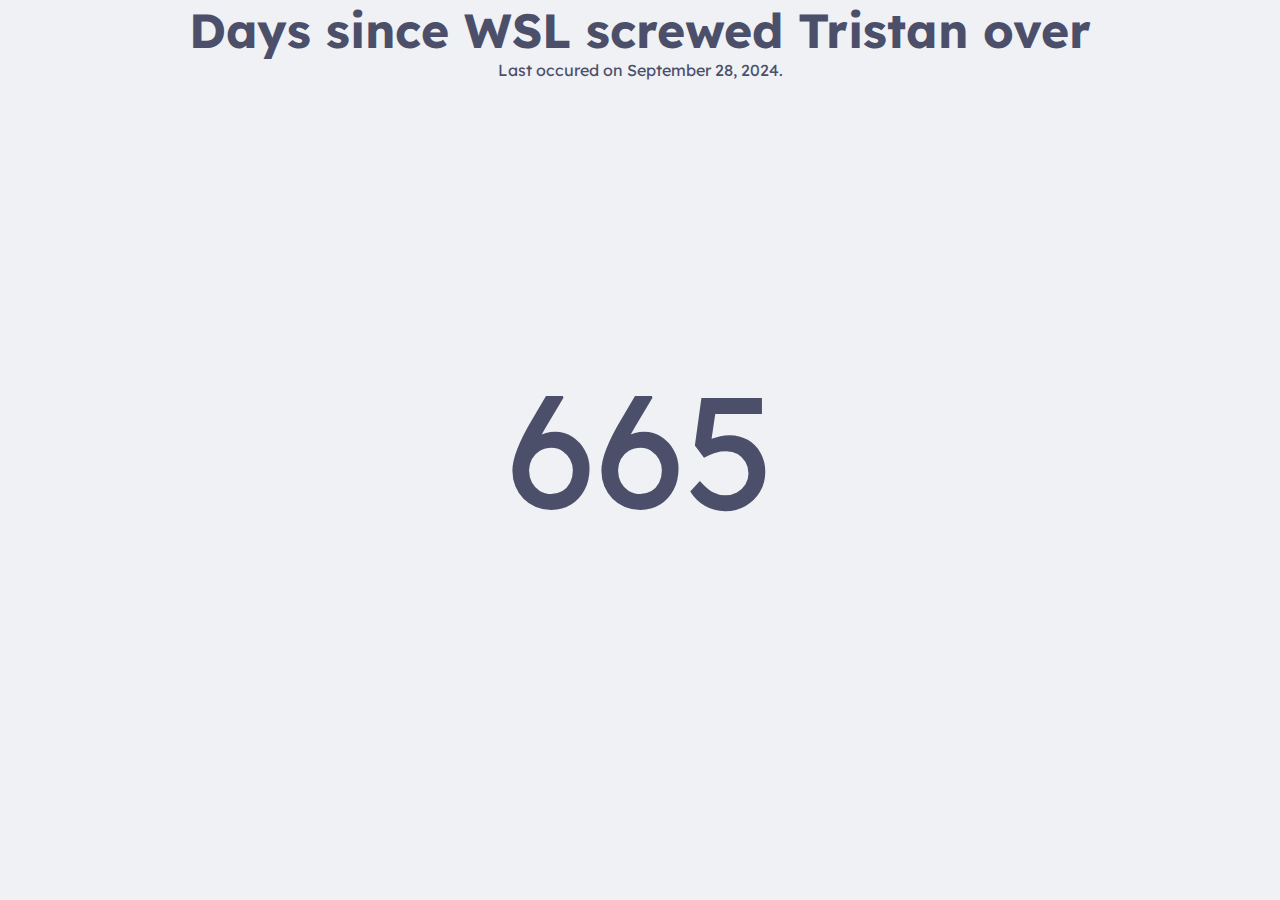
==== index.html @ 40be89bb "feat: initial" ====
<!DOCTYPE html>
<html lang="en">
    <head>
        <meta charset="UTF-8">
        <meta name="viewport" content="width=device-width, initial-scale=1.0">
        <title>days since wsl screwed tristan over</title>
        <link rel="stylesheet" href="style.css">

        <link rel="preconnect" href="https://fonts.googleapis.com">
        <link rel="preconnect" href="https://fonts.gstatic.com" crossorigin>
        <link href="https://fonts.googleapis.com/css2?family=Lexend:wght@100..900&display=swap" rel="stylesheet">

        <script src="main.js" defer></script>
    </head>
    <body>
        <h1>Days since WSL screwed Tristan over</h1>
        <p id="rawtime"></p>
        <p id="days"></p>
    </body>
</html>
---- style.css ----
:root {
    --bg-color: #eff1f5;
    --text-color: #4c4f69;

    --transition-bezier: cubic-bezier(.25, .46, .45, .94);
}

@media (prefers-color-scheme: dark) {
    :root {
        --bg-color: #1e1e2e;
        --text-color: #cdd6f4;
    }
}

@keyframes fade-in{from{opacity:0}to{opacity:1}}

body {
    background-color: var(--bg-color);
    color: var(--text-color);
    text-align: center;

    animation: fade-in var(--transition-bezier) .5s;
	animation-iteration-count: 1;
	animation-fill-mode: forwards;
}
* {
    font-family: Lexend;
    margin: 0px;
}

h1 { font-size: 3em }

#days {
    position: fixed;
    left: 50%;
    top: 50%;
    transform: translate(-50%, -50%);
    font-size: 10em;
}
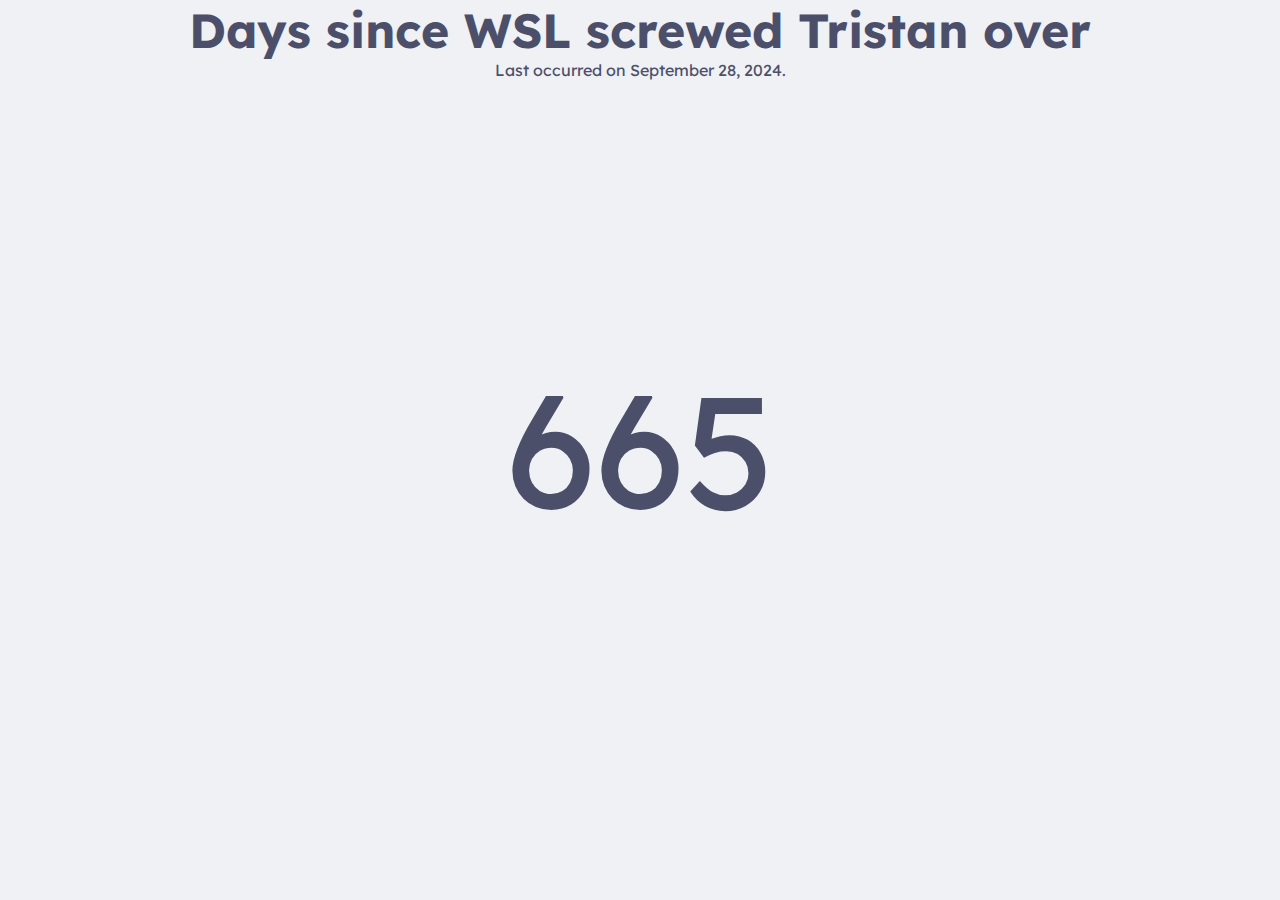
==== commit 0ee9f602: "Update index.html" ====
--- a/index.html
+++ b/index.html
@@ -3,18 +3,17 @@
     <head>
         <meta charset="UTF-8">
         <meta name="viewport" content="width=device-width, initial-scale=1.0">
-        <title>days since wsl screwed tristan over</title>
+        <title>Days since WSL screwed Tristan over</title>
         <link rel="stylesheet" href="style.css">
-
         <link rel="preconnect" href="https://fonts.googleapis.com">
         <link rel="preconnect" href="https://fonts.gstatic.com" crossorigin>
         <link href="https://fonts.googleapis.com/css2?family=Lexend:wght@100..900&display=swap" rel="stylesheet">
-
         <script src="main.js" defer></script>
     </head>
     <body>
         <h1>Days since WSL screwed Tristan over</h1>
         <p id="rawtime"></p>
         <p id="days"></p>
+        <p id="error-message"></p>
     </body>
 </html>
